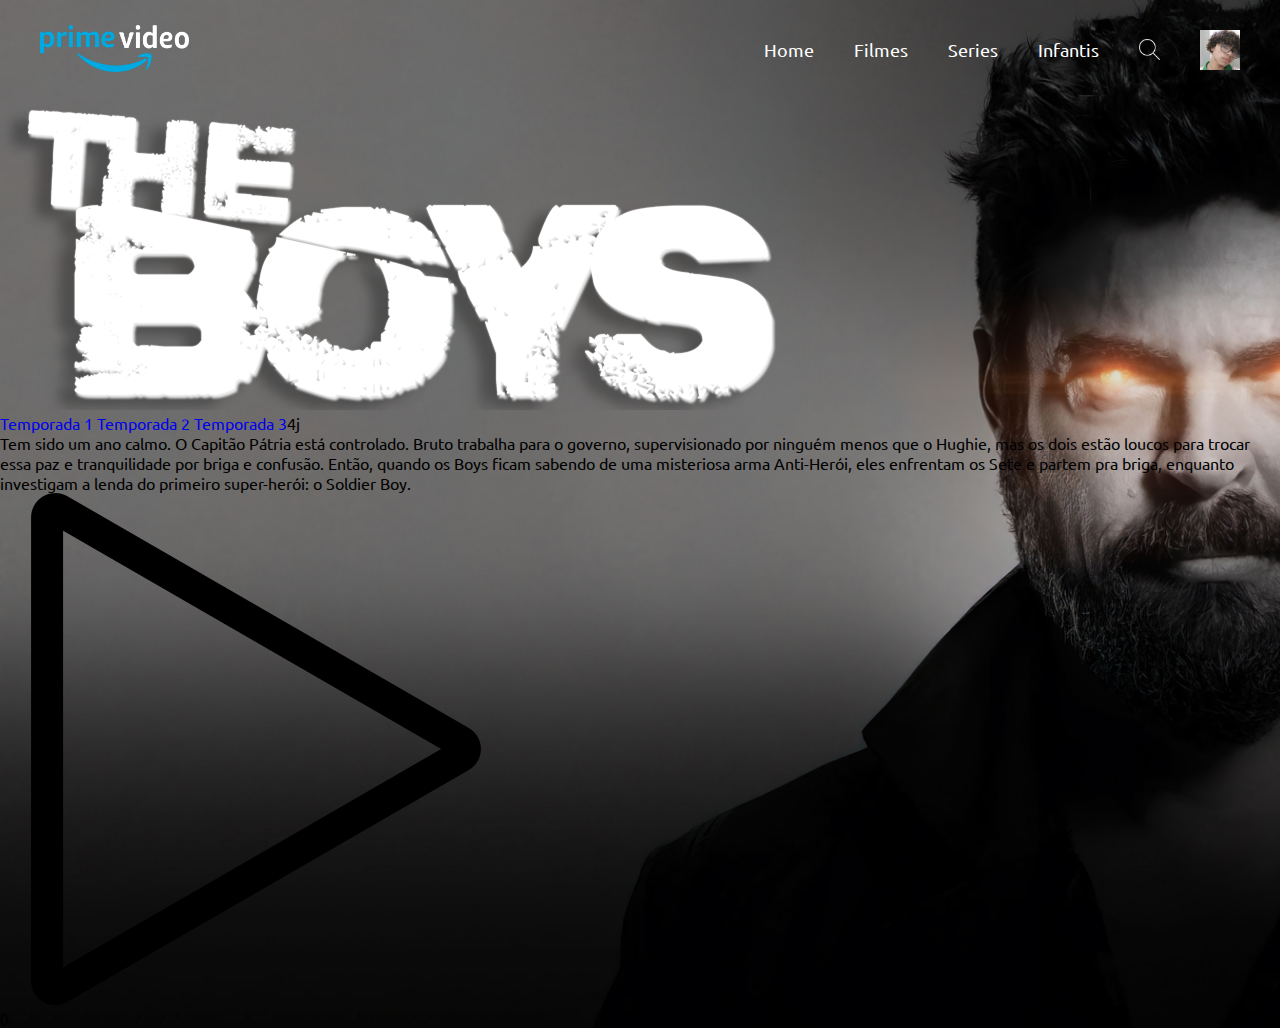
==== landing-page-02/index.html @ ddb74f45 "lanfing page 02" ====
<!DOCTYPE html>
<html lang="en">
  <head>
    <meta charset="UTF-8" />
    <meta http-equiv="X-UA-Compatible" content="IE=edge" />
    <meta name="viewport" content="width=device-width, initial-scale=1.0" />
    <link rel="stylesheet" href="./css/style.css" />
    <title>The Boys</title>
  </head>
  <body>
    <header>
      <a href="#"><img src="./img/logo.png" class="logo" alt="" /> </a>
      <nav class="navigation">
        <ul>
          <li><a href="#">Home</a></li>
          <li><a href="#">Filmes</a></li>
          <li><a href="#">Series</a></li>
          <li><a href="#">Infantis</a></li>
          <img src="img/search.png" alt="pesquisa" class="search" />
          <img src="./img/perfil.jpeg" alt="" class="perfil" />
        </ul>
      </nav>
    </header>
    <main>
      <section>
        <img src="img/theboysLogo.png" alt="" class="logotheboys" />
        <div class="btn-box">
          <a href="#">Temporada 1</a>
          <a href="#">Temporada 2</a>
          <a href="#">Temporada 3</a>4j
        </div>
        <p>
          Tem sido um ano calmo. O Capitão Pátria está controlado. Bruto
          trabalha para o governo, supervisionado por ninguém menos que o
          Hughie, mas os dois estão loucos para trocar essa paz e tranquilidade
          por briga e confusão. Então, quando os Boys ficam sabendo de uma
          misteriosa arma Anti-Herói, eles enfrentam os Sete e partem pra briga,
          enquanto investigam a lenda do primeiro super-herói: o Soldier Boy.
        </p>
        <div class="btn-box">
          <img src="img/botao-play.png" alt="" class="play" />
        </div>
      </section>
    </main>
  </body>
</html>
0
---- landing-page-02/css/style.css ----
@import url("https://fonts.googleapis.com/css2?family=Ubuntu:wght@400;500;700&display=swap");

* {
  margin: 0;
  padding: 0;
  box-sizing: border-box;
  font-family: "Ubuntu", sans-serif;
  list-style: none;
  text-decoration: none;
}

body {
  background: url(../img//bg.jpg);
  background-repeat: no-repeat;
  background-size: cover;
  overflow: hidden;
}

header {
  display: flex;
  align-items: center;
  justify-content: space-between;
  padding: 1.563rem 2.5rem;
}

header .logo {
  width: 9.3rem;
}

.navigation ul {
  display: flex;
  align-items: center;
  gap: 2.5rem;
}

.navigation ul li a {
  color: #fff;
  font-size: 1.1rem;
  padding-bottom: 0.3rem;
  border-bottom: 2px solid transparent;
  transition: all 0.6s;
}

.navigation ul li a:hover {
  border-bottom: 3px solid #138ecc;
}

.navigation .search {
  width: 1.3rem;
  cursor: pointer;
  filter: invert(1);
}

.navigation .perfil {
  width: 2.5rem;
  cursor: pointer;
}
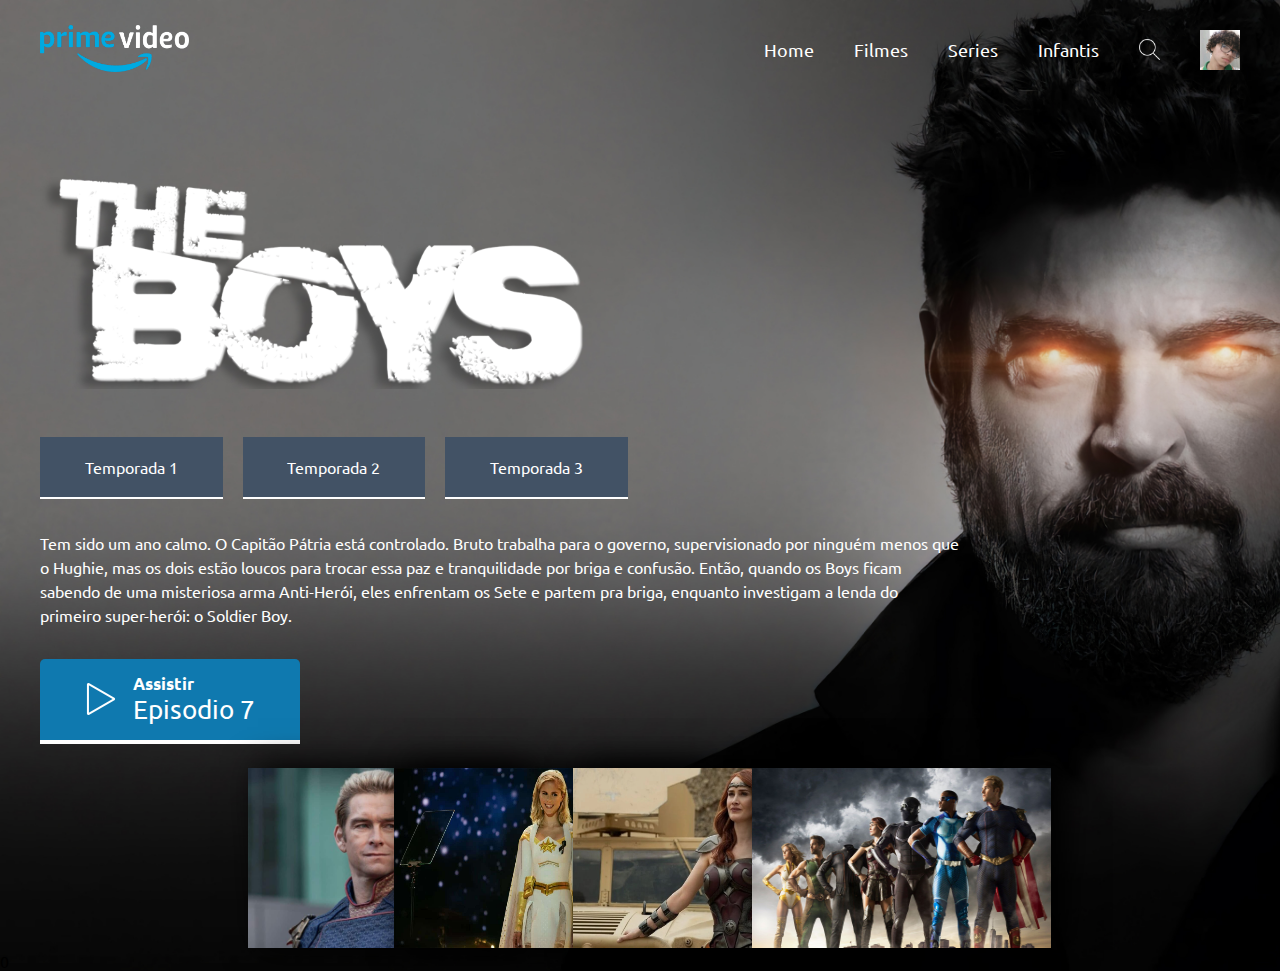
==== commit 4436ccd3: "landing page 02" ====
--- a/landing-page-02/index.html
+++ b/landing-page-02/index.html
@@ -25,11 +25,11 @@
       <section>
         <img src="img/theboysLogo.png" alt="" class="logotheboys" />
         <div class="btn-box">
-          <a href="#">Temporada 1</a>
-          <a href="#">Temporada 2</a>
-          <a href="#">Temporada 3</a>4j
+          <a href="#" class="btn">Temporada 1</a>
+          <a href="#" class="btn">Temporada 2</a>
+          <a href="#" class="btn">Temporada 3</a>
         </div>
-        <p>
+        <p class="text">
           Tem sido um ano calmo. O Capitão Pátria está controlado. Bruto
           trabalha para o governo, supervisionado por ninguém menos que o
           Hughie, mas os dois estão loucos para trocar essa paz e tranquilidade
@@ -37,11 +37,23 @@
           misteriosa arma Anti-Herói, eles enfrentam os Sete e partem pra briga,
           enquanto investigam a lenda do primeiro super-herói: o Soldier Boy.
         </p>
-        <div class="btn-box">
+        <div class="btn-box2">
           <img src="img/botao-play.png" alt="" class="play" />
+          <div>
+            <h6>Assistir</h6>
+            <p>Episodio 7</p>
+          </div>
         </div>
       </section>
     </main>
+    <footer>
+      <section class="cards">
+        <div><img class="card" src="./img//capita.jpg" alt=""></div>
+        <div><img class="card" src="./img/estrela.jpg" alt=""></div>
+        <div><img class="card" src="./img/ds.jpg" alt=""></div>
+        <div><img class="card" src="./img/os7.jpg" alt=""></div>
+      </section>
+    </footer>
   </body>
 </html>
 0
--- a/landing-page-02/css/style.css
+++ b/landing-page-02/css/style.css
@@ -10,7 +10,7 @@
 }
 
 body {
-  background: url(../img//bg.jpg);
+  background: url(../img/bg.jpg);
   background-repeat: no-repeat;
   background-size: cover;
   overflow: hidden;
@@ -55,3 +55,107 @@
   width: 2.5rem;
   cursor: pointer;
 }
+
+main {
+  display: flex;
+  align-items: center;
+  justify-content: center;
+  max-width: 60rem;
+  margin-top: 1.5rem;
+}
+
+main section {
+  display: flex;
+  flex-direction: column;
+  align-items: flex-start;
+  margin-left: 2.5rem;
+}
+
+main section .logotheboys {
+  width: 35rem;
+  margin: 3rem 0;
+}
+
+main section .btn-box {
+  display: flex;
+  align-items: center;
+  gap: 1.25rem;
+}
+
+.btn-box .btn {
+  padding: 1.25rem 2.8rem;
+  background: #425265;
+  color: #fff;
+  margin-bottom: 2rem;
+  border-bottom: 2px solid #fff;
+  transition: all 0.3s;
+}
+
+.btn-box .btn:hover {
+  background: #2d3846;
+}
+
+.btn-box .btn:focus {
+  background: #2d3846;
+}
+
+main section .text {
+  color: #fff;
+  line-height: 1.5rem;
+}
+
+.btn-box2 {
+  display: flex;
+  align-items: center;
+  color: #fff;
+  background: #0f79af;
+  padding: 0.9rem 2.8rem;
+  margin-top: 2rem;
+  border-radius: 5px 5px 0 0;
+  border-bottom: 4px solid #fff;
+  font-size: 1.6rem;
+  gap: 1rem;
+  cursor: pointer;
+  transition: all 0.3s;
+}
+
+.btn-box2:hover {
+  background: #138ecc;
+}
+
+.btn-box2 .play {
+  width: 2rem;
+  filter: invert(1);
+}
+
+footer .cards {
+  display: flex;
+  align-items: center;
+  flex-flow: row;
+  margin-top: 1.5rem;
+  margin-left: 23rem;
+}
+
+footer .cards .card {
+  height: 11.25rem;
+  max-width: 18.7rem;
+  box-shadow: 12px 0 32px 2px black;
+  margin-left: -7.5rem;
+  cursor: pointer;
+  transition: all 0.25s ease-in-out;
+  overflow: hidden;
+}
+
+footer .cards .card ímg {
+  width: 100%;
+  height: 100%;
+}
+
+.cards .card:hover {
+  transform: translateY(-16px) rotate(3deg);
+}
+
+
+.cards .card:hover ~ .card{
+  transform: translateY(140px) ;
+}